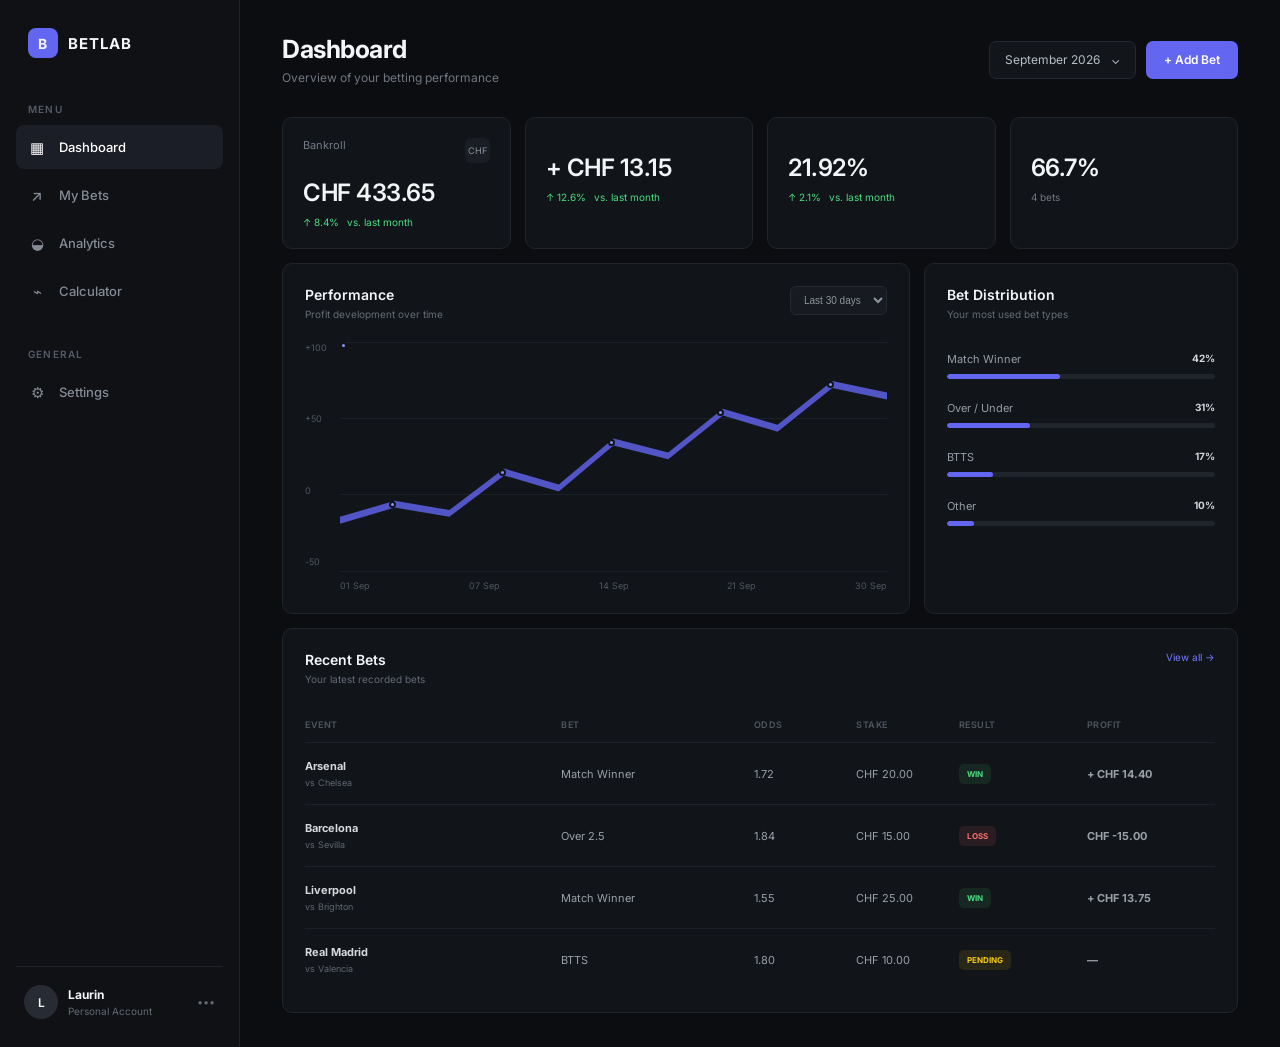
==== index.html @ 9ac3e227 "feat: calculate dashboard stats dynamically" ====
<!DOCTYPE html>
<html lang="de">
<head>
    <meta charset="UTF-8">
    <meta name="viewport" content="width=device-width, initial-scale=1.0">
    <title>BetLab - Dashboard</title>

    <link rel="stylesheet" href="css/style.css">
    <script src="js/script.js" defer></script>
</head>

<body>

    <div class="app">

        <!-- SIDEBAR -->
        <aside class="sidebar">

            <div class="logo">
                <span class="logo-mark">B</span>
                <span>BETLAB</span>
            </div>

            <nav class="navigation">

                <p class="nav-title">MENU</p>

                <a href="#" class="nav-item active">
                    <span>▦</span>
                    Dashboard
                </a>

                <a href="#" class="nav-item">
                    <span>↗</span>
                    My Bets
                </a>

                <a href="#" class="nav-item">
                    <span>◒</span>
                    Analytics
                </a>

                <a href="#" class="nav-item">
                    <span>⌁</span>
                    Calculator
                </a>

                <p class="nav-title second-title">GENERAL</p>

                <a href="#" class="nav-item">
                    <span>⚙</span>
                    Settings
                </a>

            </nav>

            <div class="sidebar-bottom">

                <div class="profile">
                    <div class="profile-picture">L</div>

                    <div>
                        <strong>Laurin</strong>
                        <small>Personal Account</small>
                    </div>

                    <span class="profile-more">•••</span>
                </div>

            </div>

        </aside>


        <!-- MAIN CONTENT -->
        <main class="main">

            <!-- TOPBAR -->
            <header class="topbar">

                <div>
                    <h1>Dashboard</h1>
                    <p>Overview of your betting performance</p>
                </div>

                <div class="topbar-actions">

                    <button class="date-button">
                        September 2026
                        <span>⌄</span>
                    </button>

                    <button class="add-button" id="add-bet-button">
                        + Add Bet
                    </button>

                </div>

            </header>


            <!-- STAT CARDS -->
            <section class="stats">

                <div class="stat-card">

                    <div class="stat-header">
                        <span>Bankroll</span>
                        <span class="stat-icon">CHF</span>
                    </div>

                    <div class="stat-value" id="bankroll">
                    CHF 0.00
                    </div>

                    <div class="stat-change positive">
                        ↑ 8.4%
                        <span>vs. last month</span>
                    </div>

                </div>


                <div class="stat-card">

                    <div class="stat-value" id="total-profit">
                    CHF 0.00
                    </div>

                    <div class="stat-change positive">
                        ↑ 12.6%
                        <span>vs. last month</span>
                    </div>

                </div>


                <div class="stat-card">

                    <div class="stat-value" id="roi">
                    0.00%
                    </div>

                    <div class="stat-change positive">
                        ↑ 2.1%
                        <span>vs. last month</span>
                    </div>

                </div>


                <div class="stat-card">

                    <div class="stat-value" id="win-rate">
                    0.0%
                    </div>

                    <div class="stat-change" id="bet-count">
                        0 bets
                    </div>

                </div>

            </section>


            <!-- MAIN GRID -->
            <section class="dashboard-grid">

                <!-- PERFORMANCE -->
                <div class="card performance-card">

                    <div class="card-header">

                        <div>
                            <h2>Performance</h2>
                            <p>Profit development over time</p>
                        </div>

                        <select>
                            <option>Last 30 days</option>
                            <option>Last 90 days</option>
                            <option>This year</option>
                        </select>

                    </div>


                    <div class="chart">

                        <div class="chart-y">
                            <span>+100</span>
                            <span>+50</span>
                            <span>0</span>
                            <span>-50</span>
                        </div>

                        <div class="chart-area">

                            <div class="grid-line line-1"></div>
                            <div class="grid-line line-2"></div>
                            <div class="grid-line line-3"></div>
                            <div class="grid-line line-4"></div>

                            <div class="chart-line"></div>

                            <div class="chart-point p1"></div>
                            <div class="chart-point p2"></div>
                            <div class="chart-point p3"></div>
                            <div class="chart-point p4"></div>
                            <div class="chart-point p5"></div>
                            <div class="chart-point p6"></div>
                            <div class="chart-point p7"></div>

                        </div>

                    </div>

                    <div class="chart-x">
                        <span>01 Sep</span>
                        <span>07 Sep</span>
                        <span>14 Sep</span>
                        <span>21 Sep</span>
                        <span>30 Sep</span>
                    </div>

                </div>


                <!-- QUICK STATS -->
                <div class="card quick-card">

                    <div class="card-header">

                        <div>
                            <h2>Bet Distribution</h2>
                            <p>Your most used bet types</p>
                        </div>

                    </div>


                    <div class="distribution">

                        <div class="distribution-item">
                            <div class="distribution-top">
                                <span>Match Winner</span>
                                <strong>42%</strong>
                            </div>

                            <div class="progress">
                                <div class="progress-bar" style="width: 42%;"></div>
                            </div>
                        </div>


                        <div class="distribution-item">
                            <div class="distribution-top">
                                <span>Over / Under</span>
                                <strong>31%</strong>
                            </div>

                            <div class="progress">
                                <div class="progress-bar" style="width: 31%;"></div>
                            </div>
                        </div>


                        <div class="distribution-item">
                            <div class="distribution-top">
                                <span>BTTS</span>
                                <strong>17%</strong>
                            </div>

                            <div class="progress">
                                <div class="progress-bar" style="width: 17%;"></div>
                            </div>
                        </div>


                        <div class="distribution-item">
                            <div class="distribution-top">
                                <span>Other</span>
                                <strong>10%</strong>
                            </div>

                            <div class="progress">
                                <div class="progress-bar" style="width: 10%;"></div>
                            </div>
                        </div>

                    </div>

                </div>

            </section>


            <!-- RECENT BETS -->
            <section class="card bets-card">

                <div class="card-header">

                    <div>
                        <h2>Recent Bets</h2>
                        <p>Your latest recorded bets</p>
                    </div>

                    <a href="#" class="view-all">
                        View all →
                    </a>

                </div>


                <div class="table">

                    <div class="table-row table-head">
                        <span>EVENT</span>
                        <span>BET</span>
                        <span>ODDS</span>
                        <span>STAKE</span>
                        <span>RESULT</span>
                        <span>PROFIT</span>
                    </div>
                    <div class="table-body" id="bets-table"></div>
                    

                </div>

            </section>

        </main>

    </div>
    <!-- ADD BET MODAL -->
    <div class="modal-overlay" id="add-bet-modal">

    <div class="modal">

        <div class="modal-header">
            <div>
                <h2>Add New Bet</h2>
                <p>Record a new bet</p>
            </div>

            <button class="modal-close" id="close-modal">
                ×
            </button>
        </div>


        <form id="add-bet-form">

            <div class="form-group">
                <label for="team1">Team 1</label>
                <input
                    type="text"
                    id="team1"
                    placeholder="e.g. Arsenal"
                    required
                >
            </div>


            <div class="form-group">
                <label for="team2">Team 2</label>
                <input
                    type="text"
                    id="team2"
                    placeholder="e.g. Chelsea"
                    required
                >
            </div>


            <div class="form-group">
                <label for="bet-type">Bet Type</label>

                <select id="bet-type" required>
                    <option value="">Select bet type</option>
                    <option value="Match Winner">Match Winner</option>
                    <option value="Over 2.5">Over 2.5</option>
                    <option value="Under 2.5">Under 2.5</option>
                    <option value="BTTS">BTTS</option>
                    <option value="Other">Other</option>
                </select>
            </div>


            <div class="form-row">

                <div class="form-group">
                    <label for="odds">Odds</label>

                    <input
                        type="number"
                        id="odds"
                        step="0.01"
                        min="1"
                        placeholder="1.72"
                        required
                    >
                </div>


                <div class="form-group">
                    <label for="stake">Stake (CHF)</label>

                    <input
                        type="number"
                        id="stake"
                        step="0.01"
                        min="0.01"
                        placeholder="20.00"
                        required
                    >
                </div>

            </div>


            <div class="form-group">
                <label for="result">Result</label>

                <select id="result" required>
                    <option value="pending">Pending</option>
                    <option value="win">Win</option>
                    <option value="loss">Loss</option>
                </select>
            </div>


            <div class="modal-actions">

                <button
                    type="button"
                    class="cancel-button"
                    id="cancel-modal"
                >
                    Cancel
                </button>

                <button
                    type="submit"
                    class="save-button"
                >
                    Save Bet
                </button>

            </div>

        </form>

    </div>

    </div>
</body>
</html>
---- css/style.css ----
@import url('https://fonts.googleapis.com/css2?family=Inter:wght@400;500;600;700&display=swap');


/* =========================
   RESET
========================= */

* {
    margin: 0;
    padding: 0;
    box-sizing: border-box;
}

body {
    font-family: "Inter", sans-serif;
    background: #0b0d10;
    color: #f4f5f7;
}


/* =========================
   APP
========================= */

.app {
    display: flex;
    min-height: 100vh;
}


/* =========================
   SIDEBAR
========================= */

.sidebar {
    width: 240px;
    min-height: 100vh;

    background: #0f1115;
    border-right: 1px solid #20242b;

    display: flex;
    flex-direction: column;

    padding: 28px 16px;
}


/* LOGO */

.logo {
    display: flex;
    align-items: center;
    gap: 10px;

    font-size: 15px;
    font-weight: 700;
    letter-spacing: 1px;

    padding: 0 12px;
    margin-bottom: 45px;
}

.logo-mark {
    width: 30px;
    height: 30px;

    display: flex;
    align-items: center;
    justify-content: center;

    border-radius: 8px;

    background: #6366f1;

    font-size: 14px;
}


/* NAVIGATION */

.nav-title {
    color: #555b66;

    font-size: 10px;
    font-weight: 600;

    letter-spacing: 1.2px;

    padding: 0 12px;
    margin-bottom: 10px;
}

.second-title {
    margin-top: 35px;
}


.nav-item {
    height: 44px;

    display: flex;
    align-items: center;

    gap: 13px;

    padding: 0 12px;
    margin-bottom: 4px;

    border-radius: 8px;

    color: #858b95;

    text-decoration: none;

    font-size: 13px;
    font-weight: 500;

    transition: 0.2s;
}

.nav-item span {
    width: 18px;

    text-align: center;

    font-size: 15px;
}

.nav-item:hover {
    background: #171a20;
    color: #ffffff;
}

.nav-item.active {
    background: #1b1e27;
    color: #ffffff;
}


/* SIDEBAR BOTTOM */

.sidebar-bottom {
    margin-top: auto;
}

.profile {
    border-top: 1px solid #20242b;

    padding: 18px 8px 0;

    display: flex;
    align-items: center;

    gap: 10px;
}

.profile-picture {
    width: 34px;
    height: 34px;

    border-radius: 50%;

    background: #272b34;

    display: flex;
    align-items: center;
    justify-content: center;

    font-size: 12px;
    font-weight: 600;
}

.profile strong {
    display: block;

    font-size: 12px;
}

.profile small {
    display: block;

    color: #646a74;

    font-size: 10px;

    margin-top: 3px;
}

.profile-more {
    margin-left: auto;

    color: #646a74;

    font-size: 11px;
}


/* =========================
   MAIN
========================= */

.main {
    flex: 1;

    padding: 34px 42px;

    max-width: 1600px;
}


/* =========================
   TOPBAR
========================= */

.topbar {
    display: flex;
    justify-content: space-between;
    align-items: center;

    margin-bottom: 32px;
}

.topbar h1 {
    font-size: 25px;
    letter-spacing: -0.5px;
}

.topbar p {
    color: #707680;

    font-size: 12px;

    margin-top: 6px;
}

.topbar-actions {
    display: flex;
    gap: 10px;
}

button {
    font-family: inherit;
    cursor: pointer;
}

.date-button,
.add-button {
    height: 38px;

    padding: 0 15px;

    border-radius: 7px;

    font-size: 12px;
}

.date-button {
    background: #12151a;
    border: 1px solid #242830;

    color: #b8bdc6;
}

.date-button span {
    margin-left: 8px;
}

.add-button {
    border: none;

    background: #6366f1;
    color: white;

    font-weight: 600;

    padding: 0 18px;
}


/* =========================
   STAT CARDS
========================= */

.stats {
    display: grid;

    grid-template-columns: repeat(4, 1fr);

    gap: 14px;

    margin-bottom: 14px;
}

.stat-card {
    background: #111419;

    border: 1px solid #20242b;

    border-radius: 10px;

    padding: 20px;
}

.stat-header {
    display: flex;
    justify-content: space-between;

    color: #747a84;

    font-size: 11px;
}

.stat-icon {
    width: 25px;
    height: 25px;

    display: flex;
    align-items: center;
    justify-content: center;

    border-radius: 6px;

    background: #1a1d23;

    color: #8d93a0;

    font-size: 9px;
}

.stat-value {
    font-size: 24px;
    font-weight: 600;

    margin-top: 15px;

    letter-spacing: -0.5px;
}

.positive-text {
    color: #4ade80;
}

.stat-change {
    color: #717781;

    font-size: 10px;

    margin-top: 9px;
}

.stat-change span {
    margin-left: 5px;
}

.positive {
    color: #4ade80;
}


/* =========================
   CARDS
========================= */

.card {
    background: #111419;

    border: 1px solid #20242b;

    border-radius: 10px;
}

.card-header {
    display: flex;
    justify-content: space-between;
    align-items: flex-start;

    margin-bottom: 22px;
}

.card-header h2 {
    font-size: 14px;
    font-weight: 600;
}

.card-header p {
    color: #656b75;

    font-size: 10px;

    margin-top: 5px;
}

.card-header select {
    background: #171a20;

    color: #8e949e;

    border: 1px solid #252a31;

    border-radius: 6px;

    padding: 7px 9px;

    font-size: 10px;
}


/* =========================
   DASHBOARD GRID
========================= */

.dashboard-grid {
    display: grid;

    grid-template-columns: 2fr 1fr;

    gap: 14px;

    margin-bottom: 14px;
}


/* =========================
   PERFORMANCE
========================= */

.performance-card {
    padding: 22px;
}

.chart {
    height: 230px;

    display: flex;

    margin-top: 15px;
}

.chart-y {
    width: 35px;

    display: flex;
    flex-direction: column;
    justify-content: space-between;

    color: #505660;

    font-size: 9px;

    padding-bottom: 5px;
}

.chart-area {
    position: relative;

    flex: 1;

    overflow: hidden;
}

.grid-line {
    position: absolute;

    left: 0;
    right: 0;

    border-top: 1px solid #1c2026;
}

.line-1 {
    top: 0;
}

.line-2 {
    top: 33%;
}

.line-3 {
    top: 66%;
}

.line-4 {
    bottom: 0;
}


/* FAKE CHART */

.chart-line {
    position: absolute;

    width: 100%;
    height: 100%;

    clip-path: polygon(
        0% 76%,
        10% 69%,
        20% 73%,
        30% 55%,
        40% 62%,
        50% 42%,
        60% 48%,
        70% 29%,
        80% 36%,
        90% 17%,
        100% 22%,
        100% 25%,
        90% 20%,
        80% 39%,
        70% 32%,
        60% 51%,
        50% 45%,
        40% 65%,
        30% 58%,
        20% 76%,
        10% 72%,
        0% 79%
    );

    background: #6366f1;
    opacity: 0.8;
}

.chart-point {
    position: absolute;

    width: 7px;
    height: 7px;

    background: #8b8ff8;

    border: 2px solid #111419;

    border-radius: 50%;
}

.p1 {
    left: 9%;
    top: 69%;
}

.p2 {
    left: 29%;
    top: 55%;
}

.p3 {
    left: 49%;
    top: 42%;
}

.p4 {
    left: 69%;
    top: 29%;
}

.p5 {
    left: 89%;
    top: 17%;
}

.chart-x {
    margin-left: 35px;

    display: flex;
    justify-content: space-between;

    color: #505660;

    font-size: 9px;

    margin-top: 8px;
}


/* =========================
   DISTRIBUTION
========================= */

.quick-card {
    padding: 22px;
}

.distribution {
    display: flex;
    flex-direction: column;

    gap: 22px;

    margin-top: 32px;
}

.distribution-top {
    display: flex;
    justify-content: space-between;

    color: #969ca5;

    font-size: 11px;

    margin-bottom: 8px;
}

.distribution-top strong {
    color: #d4d7dc;

    font-size: 10px;
}

.progress {
    height: 5px;

    background: #20242b;

    border-radius: 5px;

    overflow: hidden;
}

.progress-bar {
    height: 100%;

    background: #6366f1;

    border-radius: 5px;
}


/* =========================
   BETS
========================= */

.bets-card {
    padding: 22px;
}

.view-all {
    color: #747aff;

    text-decoration: none;

    font-size: 10px;
}

.table {
    width: 100%;
}

.table-row {
    display: grid;

    grid-template-columns: 2fr 1.5fr 0.8fr 0.8fr 1fr 1fr;

    align-items: center;

    min-height: 62px;

    border-top: 1px solid #1d2127;

    color: #9a9fa8;

    font-size: 11px;
}

.table-head {
    min-height: 35px;

    border-top: none;

    color: #505660;

    font-size: 9px;
    font-weight: 600;

    letter-spacing: 0.5px;
}

.event strong {
    display: block;

    color: #d7d9dd;

    font-size: 11px;
}

.event small {
    display: block;

    color: #606670;

    font-size: 9px;

    margin-top: 4px;
}


/* BADGES */

.badge {
    width: fit-content;

    padding: 5px 8px;

    border-radius: 5px;

    font-size: 8px;
    font-weight: 700;
}

.badge.win {
    background: rgba(74, 222, 128, 0.1);

    color: #4ade80;
}

.badge.loss {
    background: rgba(248, 113, 113, 0.1);

    color: #f87171;
}

.badge.pending {
    background: rgba(250, 204, 21, 0.1);

    color: #facc15;
}

.profit {
    color: #4ade80;
}

.loss-text {
    color: #f87171;
}


/* =========================
   RESPONSIVE
========================= */

@media (max-width: 1100px) {

    .stats {
        grid-template-columns: repeat(2, 1fr);
    }

    .dashboard-grid {
        grid-template-columns: 1fr;
    }

}


@media (max-width: 750px) {

    .sidebar {
        width: 70px;

        padding: 20px 10px;
    }

    .logo span:last-child,
    .nav-title,
    .nav-item:not(.active)::after,
    .nav-item {
        font-size: 0;
    }

    .nav-item span {
        font-size: 15px;
    }

    .profile div:not(.profile-picture),
    .profile-more {
        display: none;
    }

    .main {
        padding: 25px 20px;
    }

    .stats {
        grid-template-columns: 1fr;
    }

    .topbar {
        align-items: flex-start;

        gap: 15px;

        flex-direction: column;
    }

    .table {
        overflow-x: auto;
    }

}

/* ================================
   ADD BET MODAL
================================ */

.modal-overlay {
    position: fixed;
    inset: 0;

    background: rgba(0, 0, 0, 0.65);

    display: none;
    align-items: center;
    justify-content: center;

    z-index: 1000;
}


.modal-overlay.active {
    display: flex;
}


.modal {
    width: 450px;
    max-width: calc(100% - 40px);

    background: #12151a;

    border: 1px solid #20242b;
    border-radius: 14px;

    padding: 24px;

    box-shadow: 0 20px 60px rgba(0, 0, 0, 0.4);
}


.modal-header {
    display: flex;
    justify-content: space-between;
    align-items: flex-start;

    margin-bottom: 24px;
}


.modal-header h2 {
    margin: 0 0 5px;
}


.modal-header p {
    margin: 0;

    color: #8b919c;
    font-size: 14px;
}


.modal-close {
    border: none;
    background: transparent;

    color: #8b919c;

    font-size: 26px;

    cursor: pointer;
}


.modal-close:hover {
    color: white;
}


.form-group {
    display: flex;
    flex-direction: column;

    gap: 7px;

    margin-bottom: 16px;
}


.form-group label {
    font-size: 13px;

    color: #aeb4bf;
}


.form-group input,
.form-group select {
    width: 100%;
    box-sizing: border-box;

    padding: 11px 12px;

    border: 1px solid #292e36;
    border-radius: 8px;

    background: #0b0d10;
    color: white;

    font-family: inherit;
}


.form-group input:focus,
.form-group select:focus {
    outline: none;

    border-color: #6c63ff;
}


.form-row {
    display: grid;

    grid-template-columns: 1fr 1fr;

    gap: 12px;
}


.modal-actions {
    display: flex;

    justify-content: flex-end;

    gap: 10px;

    margin-top: 24px;
}


.cancel-button,
.save-button {
    padding: 10px 16px;

    border-radius: 8px;

    cursor: pointer;

    font-family: inherit;
}


.cancel-button {
    border: 1px solid #292e36;

    background: transparent;

    color: #aeb4bf;
}


.save-button {
    border: none;

    background: #6c63ff;

    color: white;
}


.save-button:hover {
    opacity: 0.9;
}
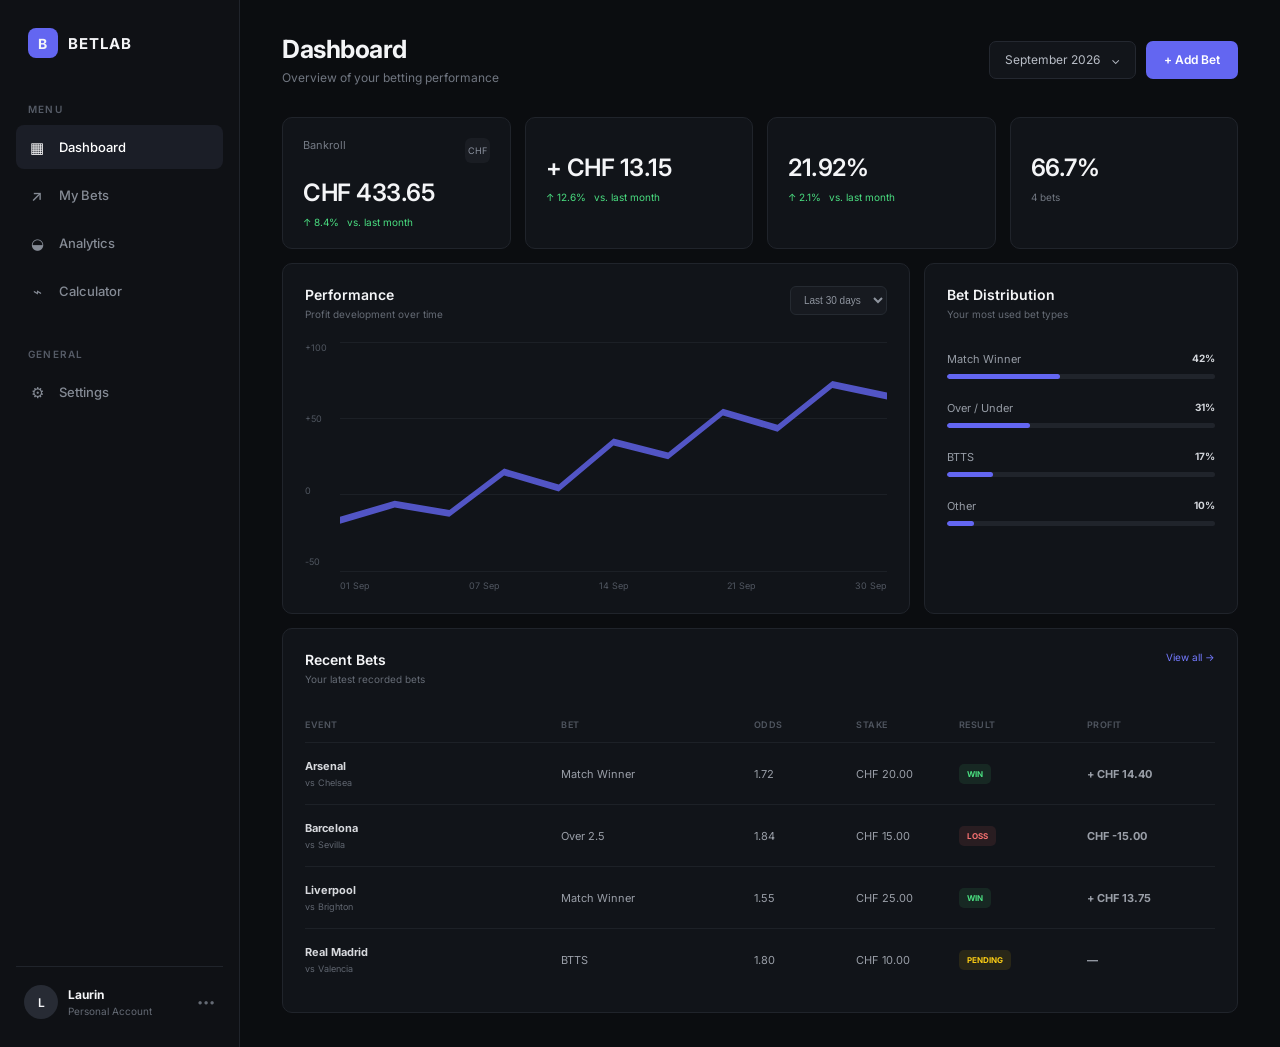
==== commit 40167ef2: "feat: replace static chart with dynamic SVG" ====
--- a/index.html
+++ b/index.html
@@ -197,20 +197,12 @@
 
                         <div class="chart-area">
 
-                            <div class="grid-line line-1"></div>
-                            <div class="grid-line line-2"></div>
-                            <div class="grid-line line-3"></div>
-                            <div class="grid-line line-4"></div>
-
-                            <div class="chart-line"></div>
-
-                            <div class="chart-point p1"></div>
-                            <div class="chart-point p2"></div>
-                            <div class="chart-point p3"></div>
-                            <div class="chart-point p4"></div>
-                            <div class="chart-point p5"></div>
-                            <div class="chart-point p6"></div>
-                            <div class="chart-point p7"></div>
+                        <div class="grid-line line-1"></div>
+                        <div class="grid-line line-2"></div>
+                        <div class="grid-line line-3"></div>
+                        <div class="grid-line line-4"></div>
+
+                        <div class="chart-line" id="chart-line"></div>
 
                         </div>
 
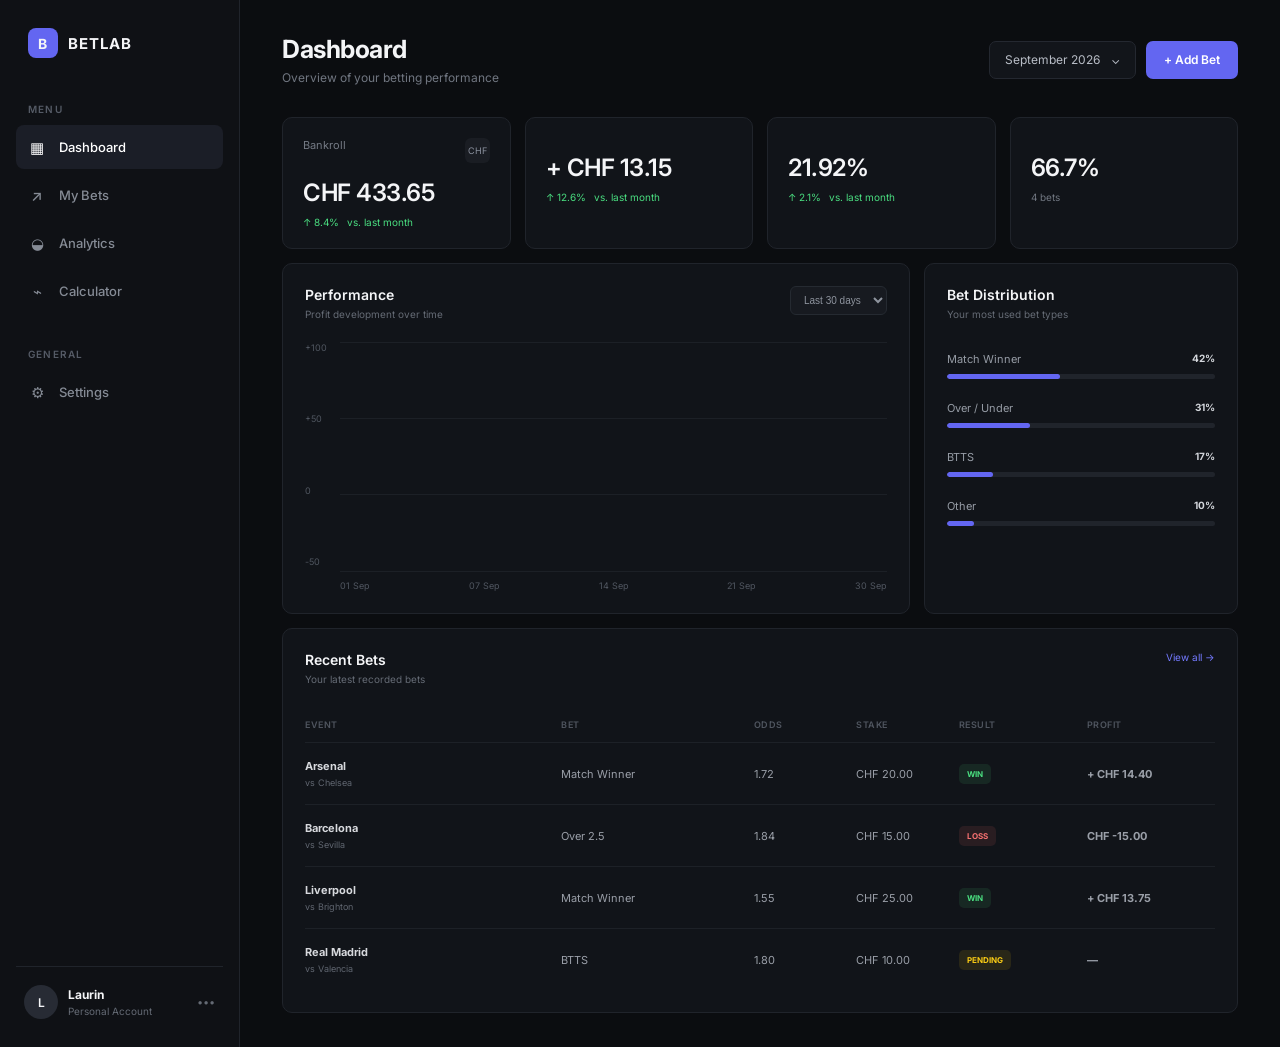
==== commit 412f27db: "html changes" ====
--- a/index.html
+++ b/index.html
@@ -202,7 +202,9 @@
                         <div class="grid-line line-3"></div>
                         <div class="grid-line line-4"></div>
 
-                        <div class="chart-line" id="chart-line"></div>
+                        <svg class="chart-svg" id="chart-svg">
+                        <polyline id="chart-line" />
+                        </svg>
 
                         </div>
 
@@ -382,46 +384,56 @@
 
             <div class="form-row">
 
-                <div class="form-group">
-                    <label for="odds">Odds</label>
-
-                    <input
-                        type="number"
-                        id="odds"
-                        step="0.01"
-                        min="1"
-                        placeholder="1.72"
-                        required
-                    >
-                </div>
-
-
-                <div class="form-group">
-                    <label for="stake">Stake (CHF)</label>
-
-                    <input
-                        type="number"
-                        id="stake"
-                        step="0.01"
-                        min="0.01"
-                        placeholder="20.00"
-                        required
-                    >
-                </div>
-
-            </div>
-
-
-            <div class="form-group">
-                <label for="result">Result</label>
-
-                <select id="result" required>
-                    <option value="pending">Pending</option>
-                    <option value="win">Win</option>
-                    <option value="loss">Loss</option>
-                </select>
-            </div>
-
+        <div class="form-group">
+            <label for="odds">Odds</label>
+
+            <input
+            type="number"
+            id="odds"
+            step="0.01"
+            min="1"
+            placeholder="1.72"
+            required
+            >
+        </div>
+
+
+        <div class="form-group">
+            <label for="stake">Stake (CHF)</label>
+
+            <input
+            type="number"
+            id="stake"
+            step="0.01"
+            min="0.01"
+            placeholder="20.00"
+            required
+            >
+        </div>
+
+    </div>
+
+
+<div class="form-group">
+    <label for="bet-date">Date</label>
+
+    <input
+        type="date"
+        id="bet-date"
+        required
+    >
+</div>
+
+
+<div class="form-group">
+    <label for="result">Result</label>
+
+    <select id="result" required>
+        <option value="pending">Pending</option>
+        <option value="win">Win</option>
+        <option value="loss">Loss</option>
+    </select>
+</div>
 
             <div class="modal-actions">
 
--- a/css/style.css
+++ b/css/style.css
@@ -969,4 +969,19 @@
 
 .save-button:hover {
     opacity: 0.9;
+}
+
+.chart-svg {
+    position: absolute;
+    inset: 0;
+    width: 100%;
+    height: 100%;
+    overflow: visible;
+}
+
+#chart-line {
+    fill: none;
+    stroke-width: 3;
+    stroke-linecap: round;
+    stroke-linejoin: round;
 }
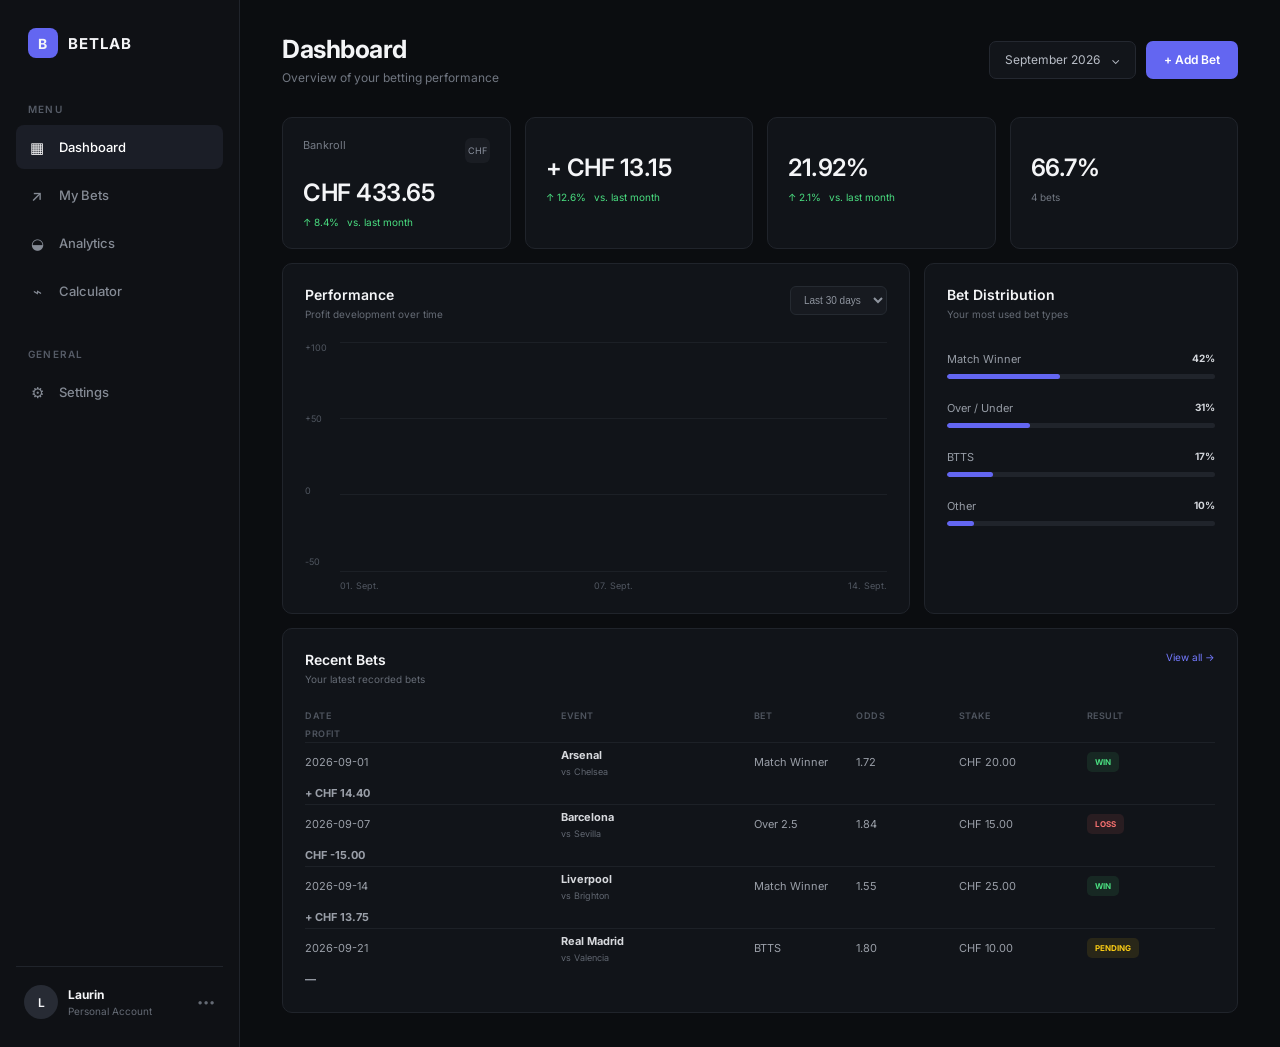
==== commit 6f4afe6f: "feat: add date tracking to bets" ====
--- a/index.html
+++ b/index.html
@@ -210,13 +210,7 @@
 
                     </div>
 
-                    <div class="chart-x">
-                        <span>01 Sep</span>
-                        <span>07 Sep</span>
-                        <span>14 Sep</span>
-                        <span>21 Sep</span>
-                        <span>30 Sep</span>
-                    </div>
+                    <div class="chart-x" id="chart-x"></div>
 
                 </div>
 
@@ -310,6 +304,7 @@
                 <div class="table">
 
                     <div class="table-row table-head">
+                        <span>DATE</span>
                         <span>EVENT</span>
                         <span>BET</span>
                         <span>ODDS</span>
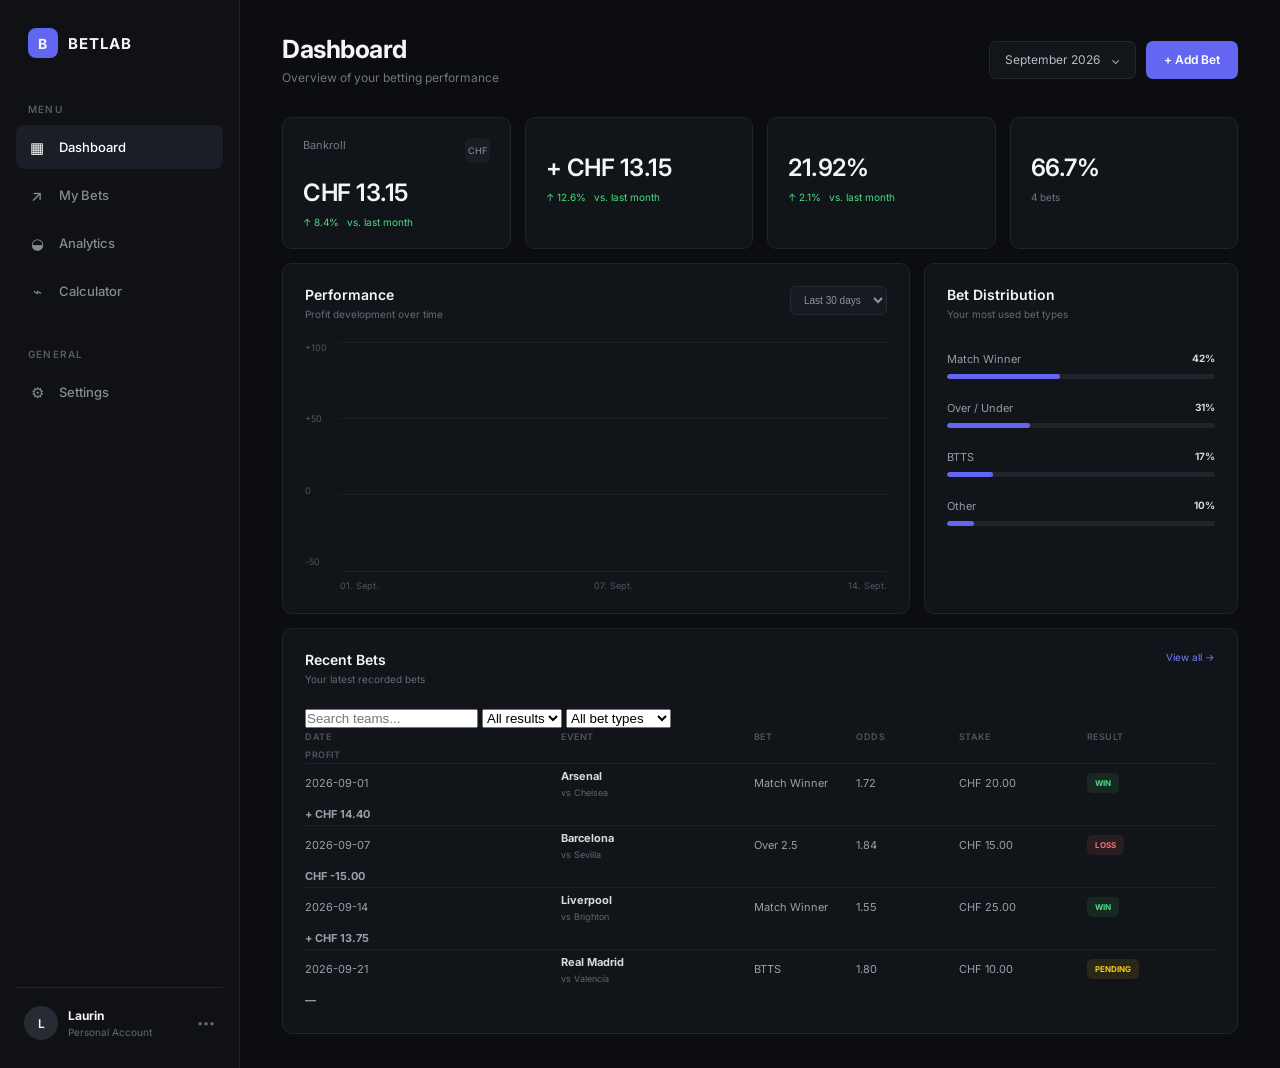
==== commit 894b1805: "feat: complete My Bets functionality with filters, sorting, edit, delete and empty state" ====
--- a/index.html
+++ b/index.html
@@ -30,7 +30,7 @@
                     Dashboard
                 </a>
 
-                <a href="#" class="nav-item">
+                <a href="my-bets.html" class="nav-item">
                     <span>↗</span>
                     My Bets
                 </a>
@@ -294,12 +294,37 @@
                         <p>Your latest recorded bets</p>
                     </div>
 
-                    <a href="#" class="view-all">
+                    <a href="my-bets.html" class="view-all">
                         View all →
                     </a>
 
                 </div>
 
+                <div class="bet-filters">
+
+        <input
+            type="text"
+            id="bet-search"
+            placeholder="Search teams..."
+        >
+
+        <select id="bet-result-filter">
+            <option value="all">All results</option>
+            <option value="win">Wins</option>
+            <option value="loss">Losses</option>
+            <option value="pending">Pending</option>
+        </select>
+
+        <select id="bet-type-filter">
+            <option value="all">All bet types</option>
+            <option value="Match Winner">Match Winner</option>
+            <option value="Over 2.5">Over 2.5</option>
+            <option value="Under 2.5">Under 2.5</option>
+            <option value="BTTS">BTTS</option>
+            <option value="Other">Other</option>
+        </select>
+
+    </div>
 
                 <div class="table">
 
--- a/css/style.css
+++ b/css/style.css
@@ -984,4 +984,65 @@
     stroke-width: 3;
     stroke-linecap: round;
     stroke-linejoin: round;
+}
+
+.bet-actions {
+    display: flex;
+    gap: 8px;
+}
+
+.bet-actions button {
+    border: none;
+    padding: 6px 10px;
+    border-radius: 6px;
+    font-size: 12px;
+    cursor: pointer;
+}
+
+.edit-button {
+    background: #202630;
+    color: #ffffff;
+}
+
+.edit-button:hover {
+    background: #2b3340;
+}
+
+.delete-button {
+    background: #2a1c20;
+    color: #ff6b6b;
+}
+
+.delete-button:hover {
+    background: #3a2228;
+}
+
+.my-bets-card .table-row {
+    grid-template-columns: 1fr 1.5fr 1fr 0.7fr 1fr 0.9fr 1fr 1.5fr;
+}
+
+.empty-state {
+    min-height: 220px;
+    display: flex;
+    flex-direction: column;
+    align-items: center;
+    justify-content: center;
+    text-align: center;
+    gap: 8px;
+}
+
+.empty-state strong {
+    color: #ffffff;
+    font-size: 16px;
+}
+
+.empty-state p {
+    color: #777d87;
+    font-size: 12px;
+    margin: 0 0 12px;
+}
+
+.empty-add-button {
+    border: none;
+    cursor: pointer;
 }
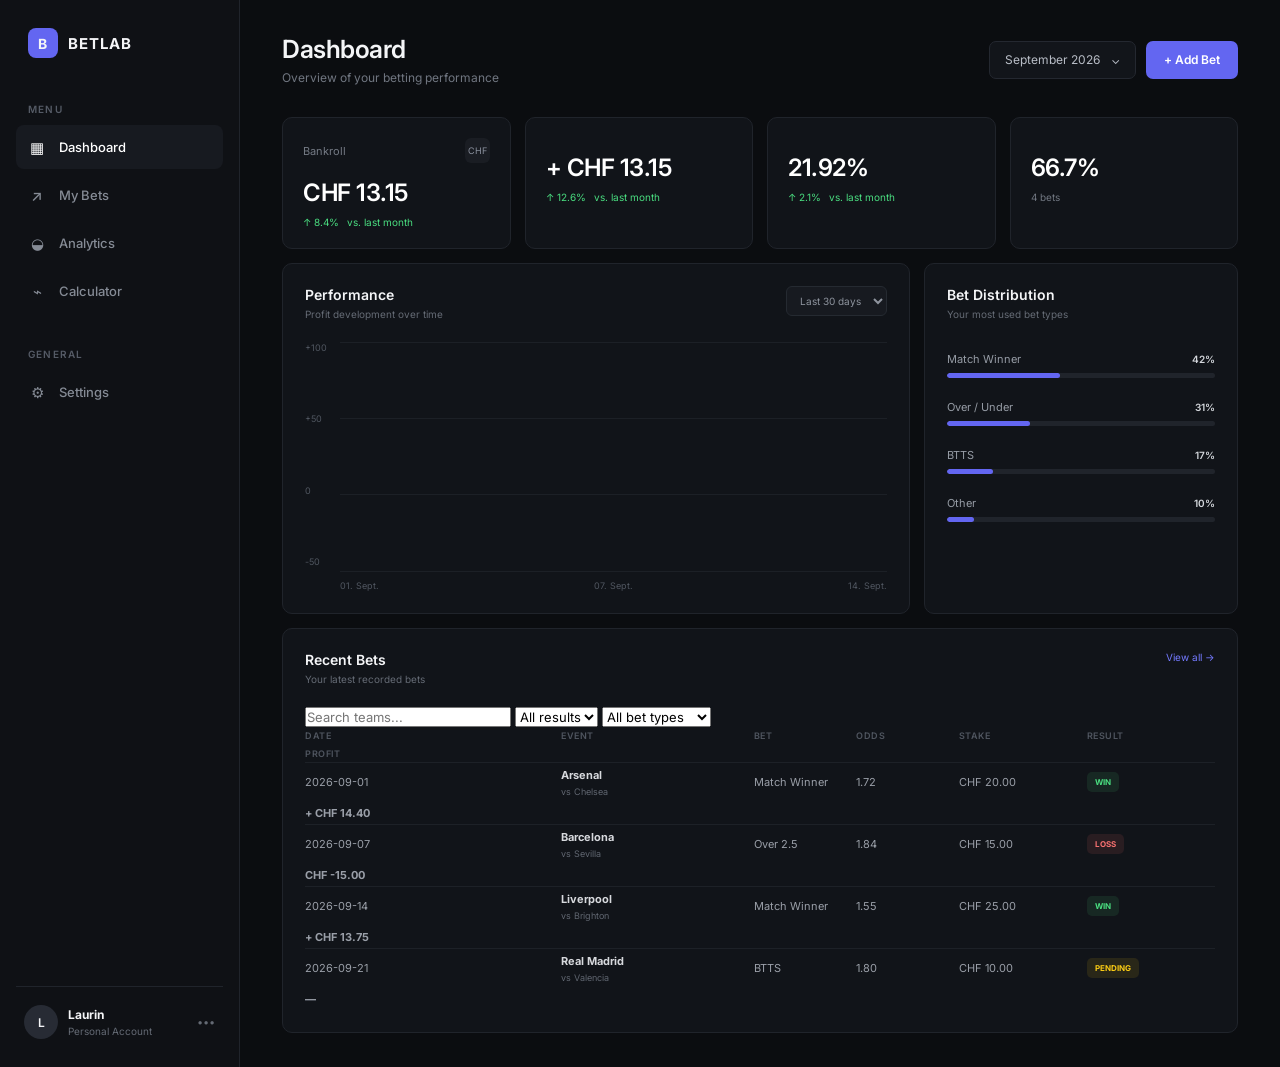
==== commit 4cec1238: "feat: complete analytics with filters, charts and bet type analysis" ====
--- a/index.html
+++ b/index.html
@@ -35,7 +35,7 @@
                     My Bets
                 </a>
 
-                <a href="#" class="nav-item">
+                <a href="analytics.html" class="nav-item">
                     <span>◒</span>
                     Analytics
                 </a>
--- a/css/style.css
+++ b/css/style.css
@@ -1,4 +1,34 @@
 @import url('https://fonts.googleapis.com/css2?family=Inter:wght@400;500;600;700&display=swap');
+
+
+/* =========================
+   VARIABLES
+========================= */
+
+:root {
+    --bg: #0b0d10;
+    --surface: #111419;
+    --surface-light: #12151a;
+    --surface-hover: #171a20;
+
+    --border: #20242b;
+    --border-light: #292e36;
+
+    --text: #f4f5f7;
+    --text-soft: #b8bdc6;
+    --text-muted: #777d87;
+    --text-dim: #555b66;
+
+    --accent: #6366f1;
+    --accent-light: #747aff;
+
+    --green: #4ade80;
+    --red: #f87171;
+    --yellow: #facc15;
+
+    --radius: 8px;
+    --radius-card: 10px;
+}
 
 
 /* =========================
@@ -11,10 +41,28 @@
     box-sizing: border-box;
 }
 
+html {
+    min-height: 100%;
+}
+
 body {
+    min-height: 100vh;
+
+    background: var(--bg);
+    color: var(--text);
+
     font-family: "Inter", sans-serif;
-    background: #0b0d10;
-    color: #f4f5f7;
+    font-size: 13px;
+}
+
+button,
+input,
+select {
+    font: inherit;
+}
+
+button {
+    cursor: pointer;
 }
 
 
@@ -36,13 +84,13 @@
     width: 240px;
     min-height: 100vh;
 
+    display: flex;
+    flex-direction: column;
+
+    padding: 28px 16px;
+
     background: #0f1115;
-    border-right: 1px solid #20242b;
-
-    display: flex;
-    flex-direction: column;
-
-    padding: 28px 16px;
+    border-right: 1px solid var(--border);
 }
 
 
@@ -52,26 +100,25 @@
     display: flex;
     align-items: center;
     gap: 10px;
+
+    padding: 0 12px;
+    margin-bottom: 45px;
 
     font-size: 15px;
     font-weight: 700;
     letter-spacing: 1px;
-
-    padding: 0 12px;
-    margin-bottom: 45px;
 }
 
 .logo-mark {
     width: 30px;
     height: 30px;
 
-    display: flex;
-    align-items: center;
-    justify-content: center;
-
-    border-radius: 8px;
-
-    background: #6366f1;
+    display: grid;
+    place-items: center;
+
+    border-radius: var(--radius);
+
+    background: var(--accent);
 
     font-size: 14px;
 }
@@ -79,35 +126,36 @@
 
 /* NAVIGATION */
 
+.navigation {
+    width: 100%;
+}
+
 .nav-title {
-    color: #555b66;
+    padding: 0 12px;
+    margin-bottom: 10px;
+
+    color: var(--text-dim);
 
     font-size: 10px;
     font-weight: 600;
-
     letter-spacing: 1.2px;
-
-    padding: 0 12px;
-    margin-bottom: 10px;
 }
 
 .second-title {
     margin-top: 35px;
 }
 
-
 .nav-item {
     height: 44px;
 
     display: flex;
     align-items: center;
-
     gap: 13px;
 
     padding: 0 12px;
     margin-bottom: 4px;
 
-    border-radius: 8px;
+    border-radius: var(--radius);
 
     color: #858b95;
 
@@ -116,7 +164,9 @@
     font-size: 13px;
     font-weight: 500;
 
-    transition: 0.2s;
+    transition:
+        background 0.15s ease,
+        color 0.15s ease;
 }
 
 .nav-item span {
@@ -127,45 +177,41 @@
     font-size: 15px;
 }
 
-.nav-item:hover {
-    background: #171a20;
+.nav-item:hover,
+.nav-item.active {
+    background: var(--surface-hover);
     color: #ffffff;
 }
 
-.nav-item.active {
-    background: #1b1e27;
-    color: #ffffff;
-}
-
-
-/* SIDEBAR BOTTOM */
+
+/* SIDEBAR PROFILE */
 
 .sidebar-bottom {
     margin-top: auto;
 }
 
 .profile {
-    border-top: 1px solid #20242b;
+    display: flex;
+    align-items: center;
+    gap: 10px;
 
     padding: 18px 8px 0;
 
-    display: flex;
-    align-items: center;
-
-    gap: 10px;
+    border-top: 1px solid var(--border);
 }
 
 .profile-picture {
     width: 34px;
     height: 34px;
 
+    flex-shrink: 0;
+
+    display: grid;
+    place-items: center;
+
     border-radius: 50%;
 
     background: #272b34;
-
-    display: flex;
-    align-items: center;
-    justify-content: center;
 
     font-size: 12px;
     font-weight: 600;
@@ -180,11 +226,11 @@
 .profile small {
     display: block;
 
+    margin-top: 3px;
+
     color: #646a74;
 
     font-size: 10px;
-
-    margin-top: 3px;
 }
 
 .profile-more {
@@ -203,9 +249,10 @@
 .main {
     flex: 1;
 
+    width: 100%;
+    max-width: 1600px;
+
     padding: 34px 42px;
-
-    max-width: 1600px;
 }
 
 
@@ -215,34 +262,37 @@
 
 .topbar {
     display: flex;
+    align-items: center;
     justify-content: space-between;
-    align-items: center;
+    gap: 20px;
 
     margin-bottom: 32px;
 }
 
 .topbar h1 {
     font-size: 25px;
+    font-weight: 600;
     letter-spacing: -0.5px;
 }
 
 .topbar p {
+    margin-top: 6px;
+
     color: #707680;
 
     font-size: 12px;
-
-    margin-top: 6px;
 }
 
 .topbar-actions {
     display: flex;
+    align-items: center;
     gap: 10px;
 }
 
-button {
-    font-family: inherit;
-    cursor: pointer;
-}
+
+/* =========================
+   BUTTONS
+========================= */
 
 .date-button,
 .add-button {
@@ -256,10 +306,14 @@
 }
 
 .date-button {
-    background: #12151a;
+    background: var(--surface-light);
     border: 1px solid #242830;
 
-    color: #b8bdc6;
+    color: var(--text-soft);
+}
+
+.date-button:hover {
+    border-color: #303641;
 }
 
 .date-button span {
@@ -267,14 +321,21 @@
 }
 
 .add-button {
-    border: none;
-
-    background: #6366f1;
-    color: white;
+    padding: 0 18px;
+
+    border: 0;
+
+    background: var(--accent);
+    color: #ffffff;
 
     font-weight: 600;
 
-    padding: 0 18px;
+    transition: opacity 0.15s ease;
+}
+
+.add-button:hover,
+.save-button:hover {
+    opacity: 0.9;
 }
 
 
@@ -284,26 +345,24 @@
 
 .stats {
     display: grid;
-
-    grid-template-columns: repeat(4, 1fr);
-
+    grid-template-columns: repeat(4, minmax(0, 1fr));
     gap: 14px;
 
     margin-bottom: 14px;
 }
 
 .stat-card {
-    background: #111419;
-
-    border: 1px solid #20242b;
-
-    border-radius: 10px;
-
     padding: 20px;
+
+    background: var(--surface);
+
+    border: 1px solid var(--border);
+    border-radius: var(--radius-card);
 }
 
 .stat-header {
     display: flex;
+    align-items: center;
     justify-content: space-between;
 
     color: #747a84;
@@ -315,46 +374,47 @@
     width: 25px;
     height: 25px;
 
-    display: flex;
-    align-items: center;
-    justify-content: center;
+    display: grid;
+    place-items: center;
 
     border-radius: 6px;
 
     background: #1a1d23;
-
     color: #8d93a0;
 
     font-size: 9px;
 }
 
 .stat-value {
+    margin-top: 15px;
+
+    color: #ffffff;
+
     font-size: 24px;
     font-weight: 600;
-
-    margin-top: 15px;
-
     letter-spacing: -0.5px;
 }
 
-.positive-text {
-    color: #4ade80;
-}
-
 .stat-change {
+    margin-top: 9px;
+
     color: #717781;
 
     font-size: 10px;
-
-    margin-top: 9px;
 }
 
 .stat-change span {
     margin-left: 5px;
 }
 
-.positive {
-    color: #4ade80;
+.positive,
+.positive-text,
+.profit {
+    color: var(--green);
+}
+
+.loss-text {
+    color: var(--red);
 }
 
 
@@ -363,17 +423,19 @@
 ========================= */
 
 .card {
-    background: #111419;
-
-    border: 1px solid #20242b;
-
-    border-radius: 10px;
+    padding: 22px;
+
+    background: var(--surface);
+
+    border: 1px solid var(--border);
+    border-radius: var(--radius-card);
 }
 
 .card-header {
     display: flex;
+    align-items: flex-start;
     justify-content: space-between;
-    align-items: flex-start;
+    gap: 15px;
 
     margin-bottom: 22px;
 }
@@ -384,23 +446,21 @@
 }
 
 .card-header p {
+    margin-top: 5px;
+
     color: #656b75;
 
     font-size: 10px;
-
-    margin-top: 5px;
 }
 
 .card-header select {
-    background: #171a20;
+    padding: 7px 9px;
+
+    background: var(--surface-hover);
+    border: 1px solid #252a31;
+    border-radius: 6px;
 
     color: #8e949e;
-
-    border: 1px solid #252a31;
-
-    border-radius: 6px;
-
-    padding: 7px 9px;
 
     font-size: 10px;
 }
@@ -412,9 +472,7 @@
 
 .dashboard-grid {
     display: grid;
-
     grid-template-columns: 2fr 1fr;
-
     gap: 14px;
 
     margin-bottom: 14px;
@@ -422,7 +480,7 @@
 
 
 /* =========================
-   PERFORMANCE
+   DASHBOARD CHART
 ========================= */
 
 .performance-card {
@@ -444,11 +502,11 @@
     flex-direction: column;
     justify-content: space-between;
 
+    padding-bottom: 5px;
+
     color: #505660;
 
     font-size: 9px;
-
-    padding-bottom: 5px;
 }
 
 .chart-area {
@@ -485,7 +543,7 @@
 }
 
 
-/* FAKE CHART */
+/* DASHBOARD FAKE CHART */
 
 .chart-line {
     position: absolute;
@@ -518,7 +576,8 @@
         0% 79%
     );
 
-    background: #6366f1;
+    background: var(--accent);
+
     opacity: 0.8;
 }
 
@@ -530,7 +589,7 @@
 
     background: #8b8ff8;
 
-    border: 2px solid #111419;
+    border: 2px solid var(--surface);
 
     border-radius: 50%;
 }
@@ -561,16 +620,32 @@
 }
 
 .chart-x {
-    margin-left: 35px;
-
     display: flex;
     justify-content: space-between;
 
+    margin: 8px 0 0 35px;
+
     color: #505660;
 
     font-size: 9px;
-
-    margin-top: 8px;
+}
+
+.chart-svg {
+    position: absolute;
+    inset: 0;
+
+    width: 100%;
+    height: 100%;
+
+    overflow: visible;
+}
+
+#chart-line {
+    fill: none;
+
+    stroke-width: 3;
+    stroke-linecap: round;
+    stroke-linejoin: round;
 }
 
 
@@ -582,53 +657,77 @@
     padding: 22px;
 }
 
+.distribution,
+#bet-type-analytics,
+#performance-analysis,
+#profit-by-type {
+    display: flex;
+    flex-direction: column;
+    gap: 16px;
+}
+
 .distribution {
-    display: flex;
-    flex-direction: column;
-
+    margin-top: 32px;
     gap: 22px;
-
-    margin-top: 32px;
+}
+
+.distribution-item {
+    width: 100%;
 }
 
 .distribution-top {
     display: flex;
+    align-items: center;
     justify-content: space-between;
 
+    margin-bottom: 7px;
+
     color: #969ca5;
 
     font-size: 11px;
-
-    margin-bottom: 8px;
 }
 
 .distribution-top strong {
     color: #d4d7dc;
 
     font-size: 10px;
+    font-weight: 600;
+}
+
+.distribution-item small {
+    display: block;
+
+    margin-top: 6px;
+
+    color: #626873;
+
+    font-size: 11px;
 }
 
 .progress {
+    width: 100%;
     height: 5px;
 
-    background: #20242b;
-
-    border-radius: 5px;
-
     overflow: hidden;
+
+    background: var(--border);
+
+    border-radius: 999px;
 }
 
 .progress-bar {
     height: 100%;
 
-    background: #6366f1;
-
-    border-radius: 5px;
-}
-
-
-/* =========================
-   BETS
+    background: var(--accent);
+
+    border-radius: inherit;
+
+    transition: width 0.25s ease;
+}
+
+
+/* =========================
+   BET TABLE
 ========================= */
 
 .bets-card {
@@ -636,11 +735,15 @@
 }
 
 .view-all {
-    color: #747aff;
+    color: var(--accent-light);
 
     text-decoration: none;
 
     font-size: 10px;
+}
+
+.view-all:hover {
+    color: #8a8eff;
 }
 
 .table {
@@ -649,8 +752,13 @@
 
 .table-row {
     display: grid;
-
-    grid-template-columns: 2fr 1.5fr 0.8fr 0.8fr 1fr 1fr;
+    grid-template-columns:
+        2fr
+        1.5fr
+        0.8fr
+        0.8fr
+        1fr
+        1fr;
 
     align-items: center;
 
@@ -666,13 +774,12 @@
 .table-head {
     min-height: 35px;
 
-    border-top: none;
+    border-top: 0;
 
     color: #505660;
 
     font-size: 9px;
     font-weight: 600;
-
     letter-spacing: 0.5px;
 }
 
@@ -687,15 +794,32 @@
 .event small {
     display: block;
 
+    margin-top: 4px;
+
     color: #606670;
 
     font-size: 9px;
-
-    margin-top: 4px;
-}
-
-
-/* BADGES */
+}
+
+
+/* MY BETS TABLE */
+
+.my-bets-card .table-row {
+    grid-template-columns:
+        1fr
+        1.5fr
+        1fr
+        0.7fr
+        1fr
+        0.9fr
+        1fr
+        1.5fr;
+}
+
+
+/* =========================
+   BADGES
+========================= */
 
 .badge {
     width: fit-content;
@@ -710,28 +834,372 @@
 
 .badge.win {
     background: rgba(74, 222, 128, 0.1);
-
-    color: #4ade80;
+    color: var(--green);
 }
 
 .badge.loss {
     background: rgba(248, 113, 113, 0.1);
-
-    color: #f87171;
+    color: var(--red);
 }
 
 .badge.pending {
     background: rgba(250, 204, 21, 0.1);
-
-    color: #facc15;
-}
-
-.profit {
-    color: #4ade80;
-}
-
-.loss-text {
-    color: #f87171;
+    color: var(--yellow);
+}
+
+
+/* =========================
+   BET ACTIONS
+========================= */
+
+.bet-actions {
+    display: flex;
+    gap: 8px;
+}
+
+.bet-actions button {
+    padding: 6px 10px;
+
+    border: 0;
+    border-radius: 6px;
+
+    font-size: 12px;
+}
+
+.edit-button {
+    background: #202630;
+    color: #ffffff;
+}
+
+.edit-button:hover {
+    background: #2b3340;
+}
+
+.delete-button {
+    background: #2a1c20;
+    color: var(--red);
+}
+
+.delete-button:hover {
+    background: #3a2228;
+}
+
+
+/* =========================
+   ANALYTICS
+========================= */
+
+.analytics-filters {
+    display: flex;
+    align-items: flex-end;
+    gap: 16px;
+
+    margin-bottom: 24px;
+    padding: 16px 18px;
+
+    background: var(--surface-light);
+    border: 1px solid var(--border);
+    border-radius: var(--radius-card);
+}
+
+.filter-group {
+    display: flex;
+    flex-direction: column;
+    gap: 7px;
+
+    min-width: 160px;
+}
+
+.filter-group label {
+    color: var(--text-muted);
+
+    font-size: 11px;
+    font-weight: 600;
+    text-transform: uppercase;
+    letter-spacing: 0.05em;
+}
+
+.filter-group select {
+    width: 100%;
+    height: 38px;
+
+    padding: 0 34px 0 12px;
+
+    appearance: none;
+    -webkit-appearance: none;
+
+    background-color: var(--bg);
+    background-image:
+        linear-gradient(45deg, transparent 50%, #777d87 50%),
+        linear-gradient(135deg, #777d87 50%, transparent 50%);
+    background-position:
+        calc(100% - 16px) 16px,
+        calc(100% - 11px) 16px;
+    background-size:
+        5px 5px,
+        5px 5px;
+    background-repeat: no-repeat;
+
+    border: 1px solid var(--border);
+    border-radius: 7px;
+
+    outline: none;
+
+    color: #ffffff;
+
+    font-size: 13px;
+
+    cursor: pointer;
+
+    transition: border-color 0.15s ease;
+}
+
+.filter-group select:hover {
+    border-color: #303641;
+}
+
+.filter-group select:focus {
+    border-color: var(--accent);
+}
+
+.filter-group select option {
+    background: var(--surface-light);
+    color: #ffffff;
+}
+
+
+/* ANALYTICS CHART */
+
+#profit-chart {
+    width: 100%;
+    height: 260px;
+
+    margin-top: 10px;
+}
+
+.analytics-chart {
+    display: block;
+
+    width: 100%;
+    height: 100%;
+
+    overflow: visible;
+}
+
+.analytics-chart-line {
+    fill: none;
+
+    stroke: #6c7cff;
+    stroke-width: 1.8;
+
+    vector-effect: non-scaling-stroke;
+}
+
+
+/* =========================
+   ANALYTICS EMPTY STATES
+========================= */
+
+.empty-state,
+.analytics-message {
+    display: flex;
+    flex-direction: column;
+    align-items: center;
+    justify-content: center;
+
+    text-align: center;
+
+    padding: 30px 20px;
+}
+
+.empty-state {
+    min-height: 220px;
+    gap: 7px;
+}
+
+.analytics-message {
+    min-height: 180px;
+}
+
+.empty-state strong,
+.analytics-message strong {
+    color: #ffffff;
+
+    font-size: 14px;
+    font-weight: 600;
+}
+
+.empty-state p,
+.analytics-message span {
+    max-width: 320px;
+
+    margin: 0;
+
+    color: #666d78;
+
+    font-size: 12px;
+    line-height: 1.5;
+}
+
+.empty-state p {
+    margin-bottom: 12px;
+}
+
+.empty-add-button {
+    border: 0;
+    cursor: pointer;
+}
+
+
+/* =========================
+   MODAL
+========================= */
+
+.modal-overlay {
+    position: fixed;
+    inset: 0;
+
+    z-index: 1000;
+
+    display: none;
+    align-items: center;
+    justify-content: center;
+
+    padding: 20px;
+
+    background: rgba(0, 0, 0, 0.65);
+}
+
+.modal-overlay.active {
+    display: flex;
+}
+
+.modal {
+    width: 450px;
+    max-width: 100%;
+
+    padding: 24px;
+
+    background: var(--surface-light);
+
+    border: 1px solid var(--border);
+    border-radius: 14px;
+
+    box-shadow: 0 20px 60px rgba(0, 0, 0, 0.4);
+}
+
+.modal-header {
+    display: flex;
+    align-items: flex-start;
+    justify-content: space-between;
+    gap: 15px;
+
+    margin-bottom: 24px;
+}
+
+.modal-header h2 {
+    margin-bottom: 5px;
+
+    font-size: 18px;
+}
+
+.modal-header p {
+    color: #8b919c;
+
+    font-size: 13px;
+}
+
+.modal-close {
+    border: 0;
+
+    background: transparent;
+    color: #8b919c;
+
+    font-size: 26px;
+}
+
+.modal-close:hover {
+    color: #ffffff;
+}
+
+
+/* FORM */
+
+.form-group {
+    display: flex;
+    flex-direction: column;
+    gap: 7px;
+
+    margin-bottom: 16px;
+}
+
+.form-group label {
+    color: #aeb4bf;
+
+    font-size: 13px;
+}
+
+.form-group input,
+.form-group select {
+    width: 100%;
+
+    padding: 11px 12px;
+
+    background: var(--bg);
+
+    border: 1px solid var(--border-light);
+    border-radius: 8px;
+
+    outline: none;
+
+    color: #ffffff;
+}
+
+.form-group input:focus,
+.form-group select:focus {
+    border-color: var(--accent);
+}
+
+.form-row {
+    display: grid;
+    grid-template-columns: 1fr 1fr;
+    gap: 12px;
+}
+
+.modal-actions {
+    display: flex;
+    justify-content: flex-end;
+    gap: 10px;
+
+    margin-top: 24px;
+}
+
+.cancel-button,
+.save-button {
+    padding: 10px 16px;
+
+    border-radius: 8px;
+
+    cursor: pointer;
+}
+
+.cancel-button {
+    background: transparent;
+
+    border: 1px solid var(--border-light);
+
+    color: #aeb4bf;
+}
+
+.cancel-button:hover {
+    background: var(--surface-hover);
+}
+
+.save-button {
+    border: 0;
+
+    background: #6c63ff;
+    color: #ffffff;
 }
 
 
@@ -741,8 +1209,12 @@
 
 @media (max-width: 1100px) {
 
+    .main {
+        padding: 30px;
+    }
+
     .stats {
-        grid-template-columns: repeat(2, 1fr);
+        grid-template-columns: repeat(2, minmax(0, 1fr));
     }
 
     .dashboard-grid {
@@ -760,15 +1232,43 @@
         padding: 20px 10px;
     }
 
-    .logo span:last-child,
-    .nav-title,
-    .nav-item:not(.active)::after,
+    .logo {
+        justify-content: center;
+
+        padding: 0;
+    }
+
+    .logo span:last-child {
+        display: none;
+    }
+
+    .nav-title {
+        display: none;
+    }
+
     .nav-item {
+        justify-content: center;
+
+        padding: 0;
+
         font-size: 0;
     }
 
     .nav-item span {
+        width: auto;
+
         font-size: 15px;
+    }
+
+    .second-title {
+        margin-top: 20px;
+    }
+
+    .profile {
+        justify-content: center;
+
+        padding-left: 0;
+        padding-right: 0;
     }
 
     .profile div:not(.profile-picture),
@@ -777,6 +1277,8 @@
     }
 
     .main {
+        min-width: 0;
+
         padding: 25px 20px;
     }
 
@@ -786,263 +1288,79 @@
 
     .topbar {
         align-items: flex-start;
-
-        gap: 15px;
-
         flex-direction: column;
+    }
+
+    .topbar-actions {
+        width: 100%;
+    }
+
+    .date-button,
+    .topbar-actions .add-button {
+        flex: 1;
+    }
+
+    .analytics-filters {
+        flex-direction: column;
+        align-items: stretch;
+
+        gap: 12px;
+    }
+
+    .filter-group {
+        width: 100%;
+        min-width: 0;
+    }
+
+    #profit-chart {
+        height: 200px;
+    }
+
+    .form-row {
+        grid-template-columns: 1fr;
+    }
+
+    .modal {
+        padding: 20px;
+    }
+
+}
+
+
+/* =========================
+   SMALL MOBILE
+========================= */
+
+@media (max-width: 500px) {
+
+    .sidebar {
+        width: 58px;
+
+        padding-left: 7px;
+        padding-right: 7px;
+    }
+
+    .main {
+        padding: 20px 14px;
+    }
+
+    .topbar h1 {
+        font-size: 22px;
+    }
+
+    .card,
+    .bets-card,
+    .performance-card,
+    .quick-card {
+        padding: 18px;
+    }
+
+    .stat-card {
+        padding: 18px;
     }
 
     .table {
         overflow-x: auto;
     }
 
-}
-
-/* ================================
-   ADD BET MODAL
-================================ */
-
-.modal-overlay {
-    position: fixed;
-    inset: 0;
-
-    background: rgba(0, 0, 0, 0.65);
-
-    display: none;
-    align-items: center;
-    justify-content: center;
-
-    z-index: 1000;
-}
-
-
-.modal-overlay.active {
-    display: flex;
-}
-
-
-.modal {
-    width: 450px;
-    max-width: calc(100% - 40px);
-
-    background: #12151a;
-
-    border: 1px solid #20242b;
-    border-radius: 14px;
-
-    padding: 24px;
-
-    box-shadow: 0 20px 60px rgba(0, 0, 0, 0.4);
-}
-
-
-.modal-header {
-    display: flex;
-    justify-content: space-between;
-    align-items: flex-start;
-
-    margin-bottom: 24px;
-}
-
-
-.modal-header h2 {
-    margin: 0 0 5px;
-}
-
-
-.modal-header p {
-    margin: 0;
-
-    color: #8b919c;
-    font-size: 14px;
-}
-
-
-.modal-close {
-    border: none;
-    background: transparent;
-
-    color: #8b919c;
-
-    font-size: 26px;
-
-    cursor: pointer;
-}
-
-
-.modal-close:hover {
-    color: white;
-}
-
-
-.form-group {
-    display: flex;
-    flex-direction: column;
-
-    gap: 7px;
-
-    margin-bottom: 16px;
-}
-
-
-.form-group label {
-    font-size: 13px;
-
-    color: #aeb4bf;
-}
-
-
-.form-group input,
-.form-group select {
-    width: 100%;
-    box-sizing: border-box;
-
-    padding: 11px 12px;
-
-    border: 1px solid #292e36;
-    border-radius: 8px;
-
-    background: #0b0d10;
-    color: white;
-
-    font-family: inherit;
-}
-
-
-.form-group input:focus,
-.form-group select:focus {
-    outline: none;
-
-    border-color: #6c63ff;
-}
-
-
-.form-row {
-    display: grid;
-
-    grid-template-columns: 1fr 1fr;
-
-    gap: 12px;
-}
-
-
-.modal-actions {
-    display: flex;
-
-    justify-content: flex-end;
-
-    gap: 10px;
-
-    margin-top: 24px;
-}
-
-
-.cancel-button,
-.save-button {
-    padding: 10px 16px;
-
-    border-radius: 8px;
-
-    cursor: pointer;
-
-    font-family: inherit;
-}
-
-
-.cancel-button {
-    border: 1px solid #292e36;
-
-    background: transparent;
-
-    color: #aeb4bf;
-}
-
-
-.save-button {
-    border: none;
-
-    background: #6c63ff;
-
-    color: white;
-}
-
-
-.save-button:hover {
-    opacity: 0.9;
-}
-
-.chart-svg {
-    position: absolute;
-    inset: 0;
-    width: 100%;
-    height: 100%;
-    overflow: visible;
-}
-
-#chart-line {
-    fill: none;
-    stroke-width: 3;
-    stroke-linecap: round;
-    stroke-linejoin: round;
-}
-
-.bet-actions {
-    display: flex;
-    gap: 8px;
-}
-
-.bet-actions button {
-    border: none;
-    padding: 6px 10px;
-    border-radius: 6px;
-    font-size: 12px;
-    cursor: pointer;
-}
-
-.edit-button {
-    background: #202630;
-    color: #ffffff;
-}
-
-.edit-button:hover {
-    background: #2b3340;
-}
-
-.delete-button {
-    background: #2a1c20;
-    color: #ff6b6b;
-}
-
-.delete-button:hover {
-    background: #3a2228;
-}
-
-.my-bets-card .table-row {
-    grid-template-columns: 1fr 1.5fr 1fr 0.7fr 1fr 0.9fr 1fr 1.5fr;
-}
-
-.empty-state {
-    min-height: 220px;
-    display: flex;
-    flex-direction: column;
-    align-items: center;
-    justify-content: center;
-    text-align: center;
-    gap: 8px;
-}
-
-.empty-state strong {
-    color: #ffffff;
-    font-size: 16px;
-}
-
-.empty-state p {
-    color: #777d87;
-    font-size: 12px;
-    margin: 0 0 12px;
-}
-
-.empty-add-button {
-    border: none;
-    cursor: pointer;
 }
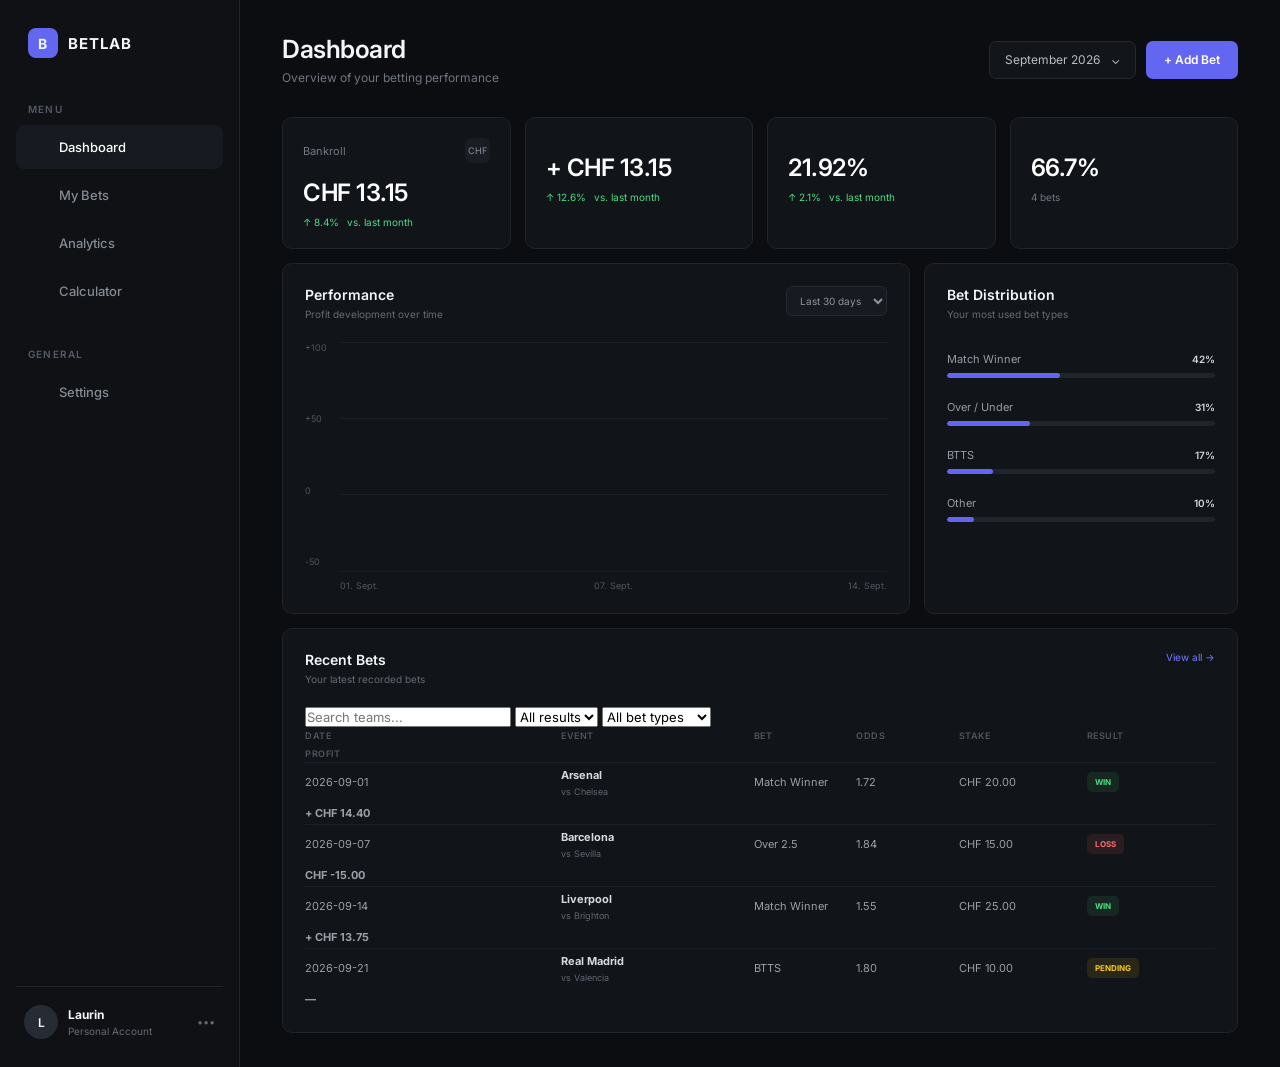
==== commit 80af9da6: "settings page implemented and integrated" ====
--- a/index.html
+++ b/index.html
@@ -26,29 +26,29 @@
                 <p class="nav-title">MENU</p>
 
                 <a href="#" class="nav-item active">
-                    <span>▦</span>
+                    <span></span>
                     Dashboard
                 </a>
 
                 <a href="my-bets.html" class="nav-item">
-                    <span>↗</span>
+                    <span></span>
                     My Bets
                 </a>
 
                 <a href="analytics.html" class="nav-item">
-                    <span>◒</span>
+                    <span></span>
                     Analytics
                 </a>
 
-                <a href="#" class="nav-item">
-                    <span>⌁</span>
+                <a href="calculator.html" class="nav-item">
+                    <span></span>
                     Calculator
                 </a>
 
                 <p class="nav-title second-title">GENERAL</p>
 
-                <a href="#" class="nav-item">
-                    <span>⚙</span>
+                <a href="settings.html" class="nav-item">
+                    <span></span>
                     Settings
                 </a>
 
--- a/css/style.css
+++ b/css/style.css
@@ -1363,4 +1363,297 @@
         overflow-x: auto;
     }
 
+}
+
+/* CALCULATOR */
+
+.calculator-grid {
+    display: grid;
+    grid-template-columns: 1fr 1fr;
+    gap: 14px;
+    margin-bottom: 14px;
+}
+
+.calculator-card {
+    min-width: 0;
+}
+
+.input-wrapper {
+    position: relative;
+}
+
+.input-wrapper input {
+    padding-right: 50px;
+}
+
+.input-wrapper span {
+    position: absolute;
+    top: 50%;
+    right: 13px;
+    transform: translateY(-50%);
+    color: var(--text-muted);
+    font-size: 11px;
+    pointer-events: none;
+}
+
+.calculator-actions {
+    display: flex;
+    justify-content: flex-end;
+    gap: 10px;
+    margin-top: 24px;
+}
+
+.calculator-button {
+    min-width: 105px;
+}
+
+.calculator-results {
+    display: flex;
+    flex-direction: column;
+    gap: 0;
+}
+
+.calculator-result {
+    display: flex;
+    align-items: center;
+    justify-content: space-between;
+    gap: 20px;
+    min-height: 65px;
+    border-top: 1px solid var(--border);
+}
+
+.calculator-result:first-child {
+    border-top: 0;
+}
+
+.calculator-result span {
+    color: var(--text-muted);
+    font-size: 12px;
+}
+
+.calculator-result strong {
+    color: #fff;
+    font-size: 16px;
+    font-weight: 600;
+}
+
+.calculator-result .positive-text {
+    color: var(--green);
+}
+
+.calculator-result .loss-text {
+    color: var(--red);
+}
+
+.calculator-info {
+    margin-bottom: 14px;
+}
+
+.calculator-formulas {
+    display: grid;
+    grid-template-columns: repeat(3, 1fr);
+    gap: 14px;
+}
+
+.calculator-formulas div {
+    padding: 16px;
+    background: var(--surface-hover);
+    border: 1px solid var(--border);
+    border-radius: var(--radius);
+}
+
+.calculator-formulas span {
+    display: block;
+    margin-bottom: 8px;
+    color: var(--text-muted);
+    font-size: 11px;
+}
+
+.calculator-formulas strong {
+    color: #fff;
+    font-size: 13px;
+    font-weight: 500;
+}
+
+
+/* CALCULATOR RESPONSIVE */
+
+@media (max-width: 1100px) {
+
+    .calculator-grid {
+        grid-template-columns: 1fr;
+    }
+
+}
+
+@media (max-width: 750px) {
+
+    .calculator-formulas {
+        grid-template-columns: 1fr;
+    }
+
+    .calculator-actions {
+        flex-direction: column;
+    }
+
+    .calculator-actions button {
+        width: 100%;
+    }
+
+}
+
+/* =========================================
+   SETTINGS
+========================================= */
+
+.settings-card {
+    padding: 22px;
+    margin-bottom: 14px;
+}
+
+.settings-card .form-group {
+    max-width: 500px;
+}
+
+.settings-input-wrapper {
+    position: relative;
+}
+
+.settings-input-wrapper input {
+    width: 100%;
+    padding-right: 50px;
+}
+
+.settings-input-wrapper span {
+    position: absolute;
+    top: 50%;
+    right: 13px;
+    transform: translateY(-50%);
+
+    color: #777d87;
+    font-size: 11px;
+
+    pointer-events: none;
+}
+
+.settings-help {
+    color: #626873;
+    font-size: 11px;
+    line-height: 1.5;
+}
+
+.settings-actions {
+    display: flex;
+    justify-content: flex-end;
+
+    margin-top: 22px;
+}
+
+.settings-success {
+    display: none;
+
+    margin-top: 12px;
+
+    color: #4ade80;
+    font-size: 11px;
+}
+
+.settings-success.visible {
+    display: block;
+}
+
+
+/* DATA */
+
+.settings-danger-card {
+    border-color: #292125;
+}
+
+.settings-danger {
+    display: flex;
+    align-items: center;
+    justify-content: space-between;
+
+    gap: 20px;
+    padding: 16px;
+
+    background: #151216;
+    border: 1px solid #292125;
+    border-radius: 8px;
+}
+
+.settings-danger strong {
+    display: block;
+
+    color: #e2e3e6;
+    font-size: 13px;
+}
+
+.settings-danger p {
+    margin-top: 5px;
+
+    color: #6f747d;
+    font-size: 11px;
+    line-height: 1.5;
+}
+
+
+/* RESET BUTTON */
+
+.reset-button {
+    border: 1px solid #4a292e;
+
+    padding: 9px 14px;
+
+    border-radius: 7px;
+
+    background: #24171a;
+    color: #f87171;
+
+    font-family: inherit;
+    font-size: 11px;
+    font-weight: 600;
+
+    cursor: pointer;
+
+    transition:
+        background 0.15s ease,
+        border-color 0.15s ease;
+}
+
+.reset-button:hover {
+    background: #321d21;
+    border-color: #63343b;
+}
+
+
+/* CONFIRM MODAL */
+
+.settings-confirm-modal {
+    width: 420px;
+}
+
+.settings-confirm-actions {
+    display: flex;
+    justify-content: flex-end;
+
+    gap: 10px;
+
+    margin-top: 20px;
+}
+
+
+/* SETTINGS MOBILE */
+
+@media (max-width: 700px) {
+
+    .settings-danger {
+        align-items: stretch;
+        flex-direction: column;
+    }
+
+    .settings-danger .reset-button {
+        width: 100%;
+    }
+
 }
